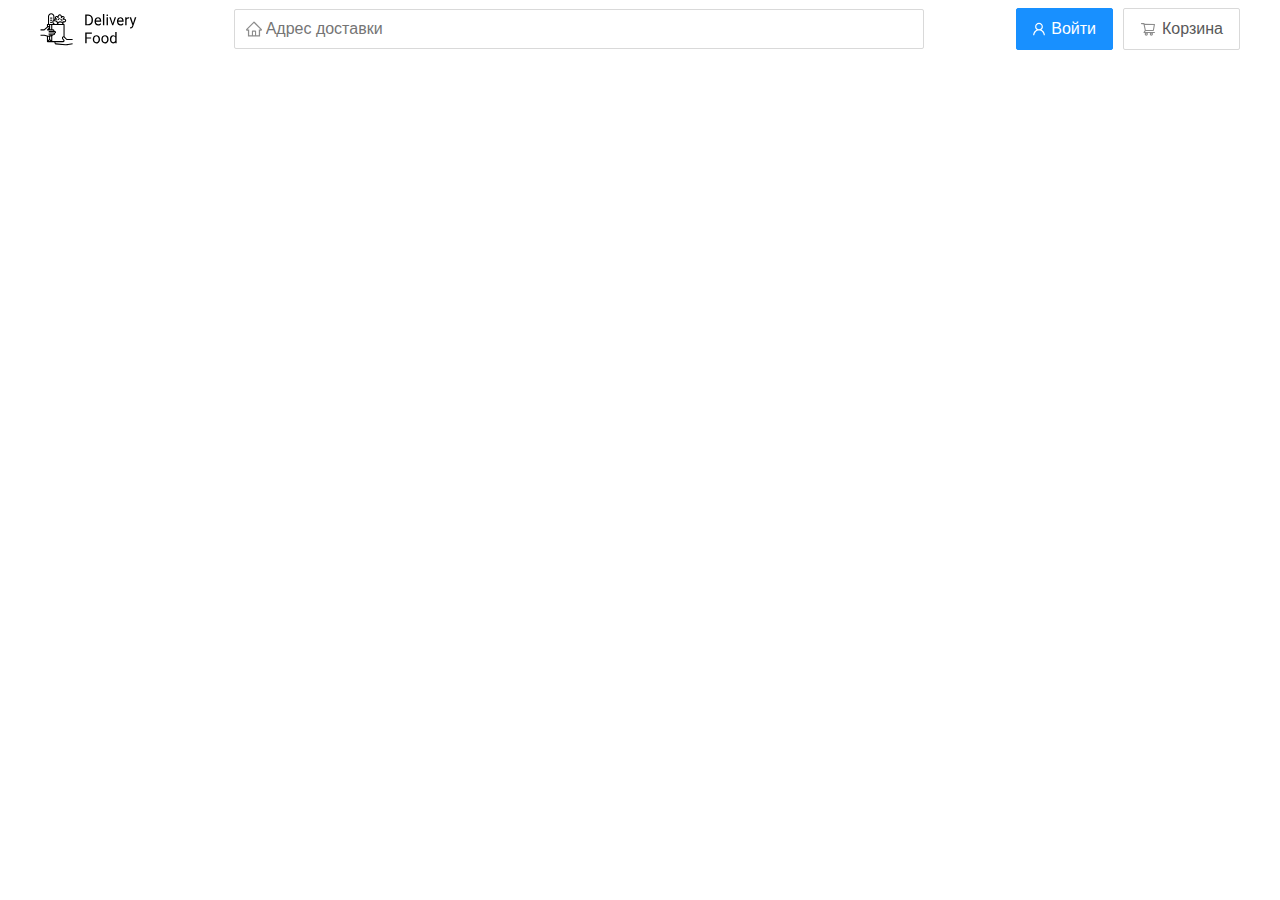
==== index.html @ 283c67b3 "Delivery" ====
<!DOCTYPE html>
<html lang="ru">
<head>
    <meta charset="UTF-8">
    <meta name="viewport" content="width=device-width, initial-scale=1.0">
    <meta http-equiv="X-UA-Compatible" content="ie=edge">
    <title>Delivery Food - доставка еды на дом</title>
    <link rel="stylesheet" href="css/style.css">
</head>
<body>
    <div class="container">
        <header class="header">
             <img src="img\logo.svg" alt="Logo" class="logo">
             <input type="text" class="input search-input" placeholder="Адрес доставки">
             <div class="buttons">
                 <button class="button button-primary">
                     <img src="img/user.svg" alt="user" class="button-icon">
                     <span class="button-text">Войти</span>
                 </button>
                 <button class="button">
                     <img src="img/shopping cart.svg" alt="cart" class="button-icon">
                       <span class="button-text">Корзина</span> 
                    </button>
             </div>
         </header> 
    </div>
</body>
</html>
---- css/style.css ----
* {
    box-sizing: border-box;
}
.container {
    max-width: 1200px;
    margin: auto;
}
.header {
    display: flex;
    align-items: center;
    justify-content: space-between;
}
.search-input {
    background: #FFFFFF;
    border: 1px solid #D9D9D9;
    border-radius: 2px;
    height: 40px;
    width: 690px;
    font-size: 16px;
    line-height: 24px;
    background-image: url(../img/home.svg);
    background-repeat: no-repeat;
    background-position: left 11px center;
    padding-left: 31px;
}
.buttons {
    display: flex;
    align-items: center;
}
.button {
    display: flex;
    align-items: center;
    padding: 8px 16px;
    background: #FFFFFF;
    border: 1px solid #D9D9D9;
    box-sizing: border-box;
    box-shadow: 0px 0px 2px rgba(0, 0, 0, 0.0015);
    border-radius: 2px;
    color: #595959;
    font-size: 16px;
    line-height: 24px;
}
.button-primary {
    background: #1890FF;
    border: 1px solid #1890FF;
    color: #FFFFFF;
    margin-right: 10px;
}
.button-icon {
    margin-right: 6px;
}
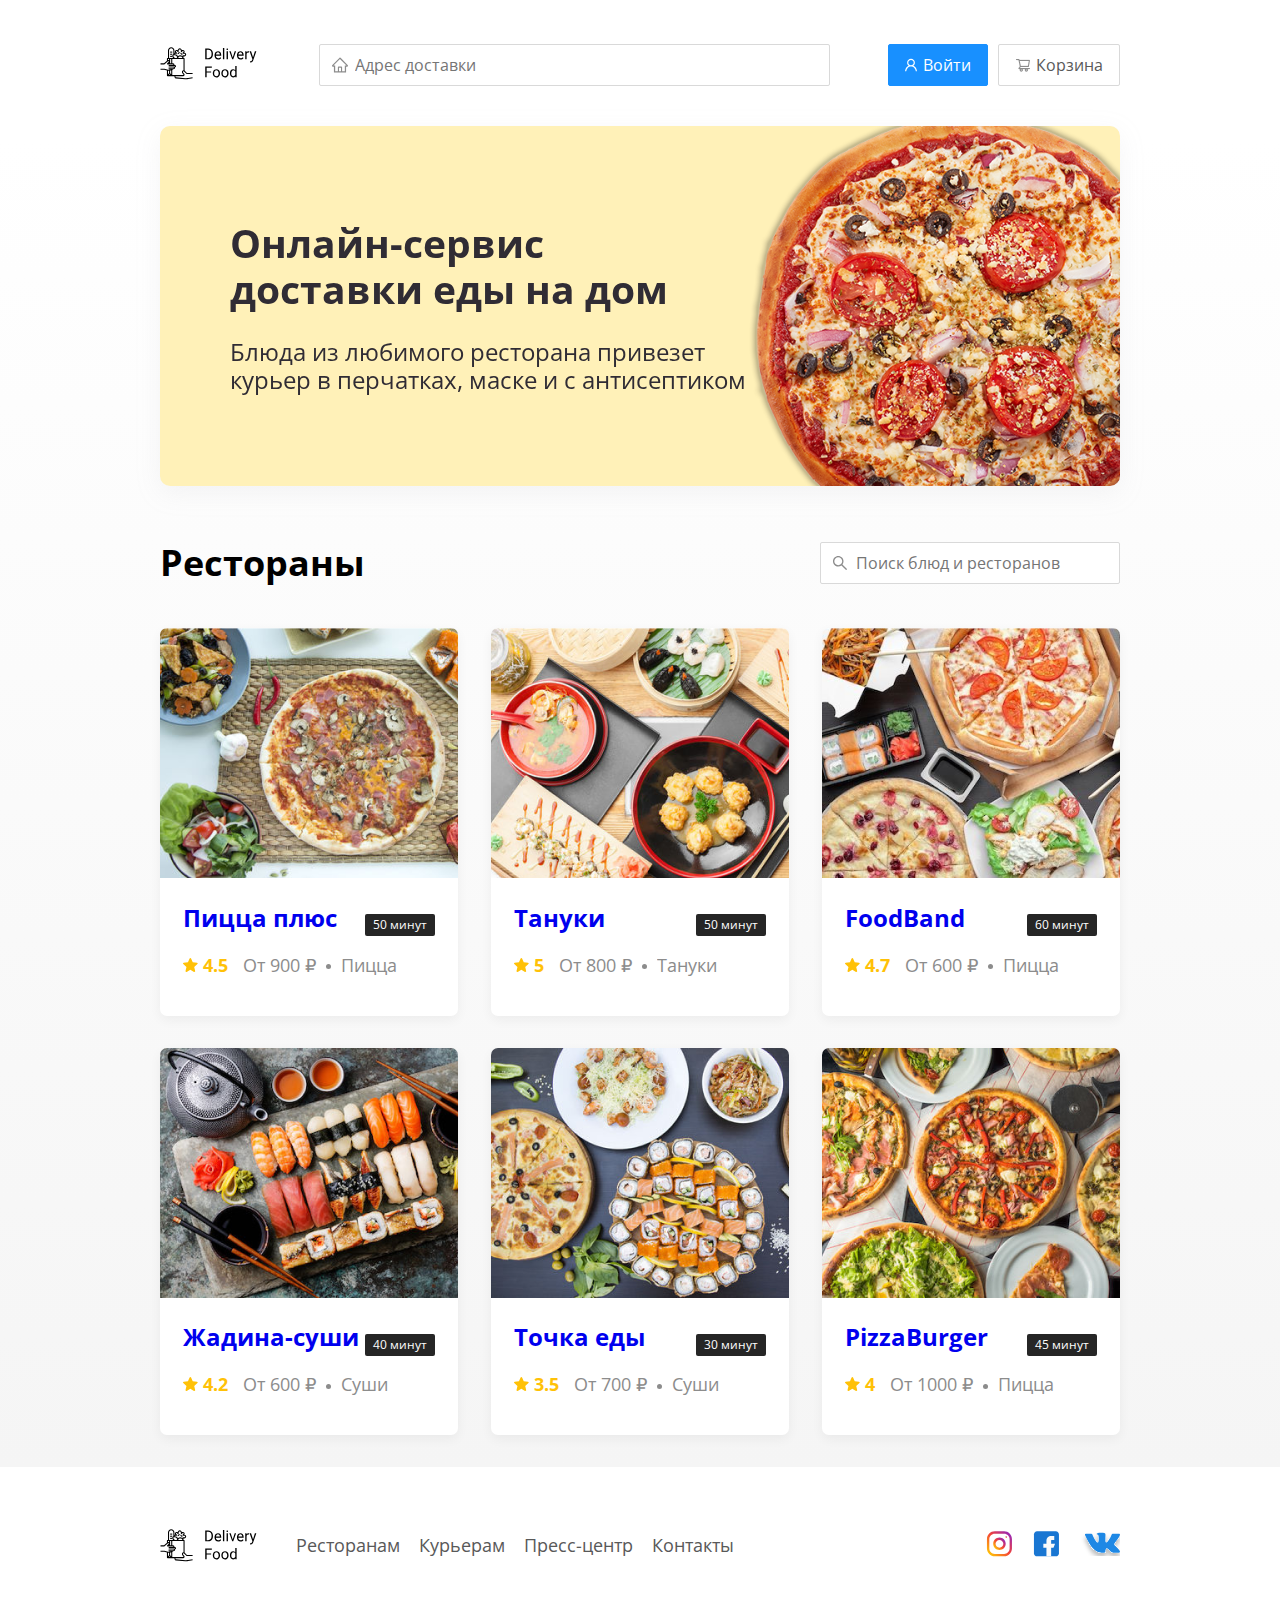
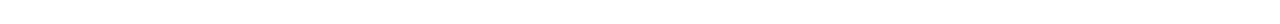
==== commit 54428249: "Add files via upload" ====
--- a/index.html
+++ b/index.html
@@ -1,28 +1,200 @@
 <!DOCTYPE html>
 <html lang="ru">
 <head>
-    <meta charset="UTF-8">
-    <meta name="viewport" content="width=device-width, initial-scale=1.0">
-    <meta http-equiv="X-UA-Compatible" content="ie=edge">
-    <title>Delivery Food - доставка еды на дом</title>
-    <link rel="stylesheet" href="css/style.css">
+	<meta charset="UTF-8">
+	<meta name="viewport" content="width=device-width, initial-scale=1.0">
+	<meta http-equiv="X-UA-Compatible" content="ie=edge">
+	<title>Delivery Food - доставка еды на дом</title>
+	<link href="https://fonts.googleapis.com/css2?family=Open+Sans:wght@400;700&display=swap" rel="stylesheet">
+	<link rel="stylesheet" href="css/normalize.css" >
+	<link rel="stylesheet" href="css/style.css" >
 </head>
 <body>
-    <div class="container">
-        <header class="header">
-             <img src="img\logo.svg" alt="Logo" class="logo">
-             <input type="text" class="input search-input" placeholder="Адрес доставки">
-             <div class="buttons">
-                 <button class="button button-primary">
-                     <img src="img/user.svg" alt="user" class="button-icon">
-                     <span class="button-text">Войти</span>
-                 </button>
-                 <button class="button">
-                     <img src="img/shopping cart.svg" alt="cart" class="button-icon">
-                       <span class="button-text">Корзина</span> 
-                    </button>
-             </div>
-         </header> 
-    </div>
+	<!-- Шапка сайта -->
+<div class="container">
+		<header class="header">
+			<a href="index.html" class="logo">
+				<img src="img\logo.svg" alt="Logo" >
+			</a>
+				
+				<input type="text" class="input search-input" placeholder="Адрес доставки">
+				<div class="buttons">
+				<button class="button button-primary">
+					<img src="img/user.svg" alt="user" class="button-icon">
+					<span class="button-text">Войти</span>
+
+					</button>
+				<button class="button">
+						<img src="img/span.png" alt="cart" class="button-icon">
+						<span class="button-text">Корзина</span></button>
+			</div>
+			</header>	
+			
+</div>
+<main class="main">
+<div class="container">
+	<section class="rekl">
+		<h1 class="rekl-title"> Онлайн-сервис <br/> доставки еды на дом</h1>
+		<p class="rekl-text">Блюда из любимого ресторана привезет <br> курьер в перчатках, маске и с антисептиком</p>
+
+	</section>
+<section class="restaurants">
+<div class="section-heading">
+	<h2 class="section-title">Рестораны</h2>
+	<input type="text" class="input input-search" placeholder="Поиск блюд и ресторанов">
+</div>
+<div class="cards">
+	<a href="restaurant.html" class="card">
+		<img src="img/image.png" alt="image" class="card-image">
+		<div class="card-text">
+			<div class="card-heading">
+				<h3 class="card-title">Пицца плюс</h3>
+				<span class="card-tag tag">50 минут</span>
+			</div>
+				<!-- /.card-heading -->
+			<div class="card-info">
+				<div class="raiting">
+					<img src="img/star.svg" alt="star" class="star">
+					4.5</div>
+				<div class="price">От 900 ₽</div>
+				<div class="category">Пицца</div>
+			</div>
+			<!-- /.card-info -->
+		</div>
+		<!-- /.card-text -->
+	</a>
+	<!-- /.card -->
+
+	<a href="restaurant.html" class="card">
+		<img src="img/tanuki.png" alt="image" class="card-image">
+		<div class="card-text">
+			<div class="card-heading">
+				<h3 class="card-title">Тануки</h3>
+				<span class="card-tag tag">50 минут</span>
+			</div>
+				<!-- /.card-heading -->
+			<div class="card-info">
+				<div class="raiting">
+					<img src="img/star.svg" alt="star" class="star">
+					5</div>
+				<div class="price">От 800 ₽</div>
+				<div class="category">Тануки</div>
+			</div>
+			<!-- /.card-info -->
+		</div>
+		<!-- /.card-text -->
+	</a>
+	<!-- /.card -->
+
+	<a href="restaurant.html" class="card">
+		<img src="img/pizza.png" alt="image" class="card-image">
+		<div class="card-text">
+			<div class="card-heading">
+				<h3 class="card-title">FoodBand</h3>
+				<span class="card-tag tag">60 минут</span>
+			</div>
+				<!-- /.card-heading -->
+			<div class="card-info">
+				<div class="raiting">
+					<img src="img/star.svg" alt="star" class="star">
+					4.7</div>
+				<div class="price">От 600 ₽</div>
+				<div class="category">Пицца</div>
+			</div>
+			<!-- /.card-info -->
+		</div>
+		<!-- /.card-text -->
+	</a>
+	<!-- /.card -->
+
+	<a href="restaurant.html" class="card">
+		<img src="img/suhi.png" alt="image" class="card-image">
+		<div class="card-text">
+			<div class="card-heading">
+				<h3 class="card-title">Жадина-суши</h3>
+				<span class="card-tag tag">40 минут</span>
+			</div>
+				<!-- /.card-heading -->
+			<div class="card-info">
+				<div class="raiting">
+					<img src="img/star.svg" alt="star" class="star">
+					4.2</div>
+				<div class="price">От 600 ₽</div>
+				<div class="category">Суши</div>
+			</div>
+			<!-- /.card-info -->
+		</div>
+		<!-- /.card-text -->
+	</a>
+	<!-- /.card -->
+
+	<a href="restaurant.html" class="card">
+		<img src="img/sushi.png" alt="image" class="card-image">
+		<div class="card-text">
+			<div class="card-heading">
+				<h3 class="card-title">Точка еды</h3>
+				<span class="card-tag tag">30 минут</span>
+			</div>
+				<!-- /.card-heading -->
+			<div class="card-info">
+				<div class="raiting">
+					<img src="img/star.svg" alt="star" class="star">
+					3.5</div>
+				<div class="price">От 700 ₽</div>
+				<div class="category">Суши</div>
+			</div>
+			<!-- /.card-info -->
+		</div>
+		<!-- /.card-text -->
+	</a>
+	<!-- /.card -->
+
+	<a href="restaurant.html" class="card">
+		<img src="img/piza.png" alt="image" class="card-image">
+		<div class="card-text">
+			<div class="card-heading">
+				<h3 class="card-title">PizzaBurger</h3>
+				<span class="card-tag tag">45 минут</span>
+			</div>
+				<!-- /.card-heading -->
+			<div class="card-info">
+				<div class="raiting">
+					<img src="img/star.svg" alt="star" class="star">
+					4</div>
+				<div class="price">От 1000 ₽</div>
+				<div class="category">Пицца</div>
+			</div>
+			<!-- /.card-info -->
+		</div>
+		<!-- /.card-text -->
+	</a>
+	<!-- /.card -->
+
+
+</div>
+</section>
+</div>
+</main>
+
+<footer class="footer">
+	<div class="container">
+		<div class="footer-block">
+			<img src="img/logo.svg" alt="logo" class="logo footer-logo">
+			<nav class="footer-nav">
+				<a href="#" class="footer-link">Ресторанам</a>
+				<a href="#" class="footer-link">Курьерам</a>
+				<a href="#" class="footer-link">Пресс-центр</a>
+				<a href="#" class="footer-link">Контакты</a>
+			</nav>
+			<div class="social-links">
+				<a href="#" class="social-link"><img src="img/inst.svg" alt="inst"></a>
+				<a href="#" class="social-link"><img src="img/facebook.svg" alt="facebook"></a>
+				<a href="#" class="social-link"><img src="img/vk.svg" alt="vk"></a>
+			</div>
+		</div>
+		<!-- /.footer-block -->
+	</div>
+</footer>
+
 </body>
 </html>--- a/css/style.css
+++ b/css/style.css
@@ -2,26 +2,40 @@
     box-sizing: border-box;
 }
 .container {
+    
     max-width: 1200px;
     margin: auto;
 }
+body {
+    font-family: 'Open Sans', sans-serif;
+    padding-top: 44px;
+}
 .header {
     display: flex;
     align-items: center;
     justify-content: space-between;
-}
-.search-input {
+   
+    margin-bottom: 40px;
+}
+.input {
     background: #FFFFFF;
     border: 1px solid #D9D9D9;
     border-radius: 2px;
-    height: 40px;
-    width: 690px;
     font-size: 16px;
-    line-height: 24px;
-    background-image: url(../img/home.svg);
-    background-repeat: no-repeat;
-    background-position: left 11px center;
-    padding-left: 31px;
+line-height: 24px;
+padding: 8px;
+padding-left: 35px;
+background-repeat: no-repeat;
+background-position: left 11px center;
+}
+.search-input { 
+flex: 0.8;
+background-image: url(../img/home.svg);
+}
+.input-search {
+    width: 300px;
+    background-image: url(../img/search.svg);
+    margin-left: auto;
 }
 .buttons {
     display: flex;
@@ -32,21 +46,463 @@
     align-items: center;
     padding: 8px 16px;
     background: #FFFFFF;
-    border: 1px solid #D9D9D9;
-    box-sizing: border-box;
-    box-shadow: 0px 0px 2px rgba(0, 0, 0, 0.0015);
-    border-radius: 2px;
-    color: #595959;
-    font-size: 16px;
-    line-height: 24px;
+border: 1px solid #D9D9D9;
+box-sizing: border-box;
+box-shadow: 0px 0px 2px rgba(0, 0, 0, 0.0015);
+border-radius: 2px;
+color: #595959;
+font-size: 16px;
+line-height: 24px;
 }
 .button-primary {
     background: #1890FF;
     border: 1px solid #1890FF;
-    color: #FFFFFF;
+    color: #fff;
     margin-right: 10px;
 }
 .button-icon {
-    margin-right: 6px;
-}
-
+    margin-right: 6px; 
+}
+.buttun-card-text {
+    margin-right: 10px;
+}
+.rekl {
+    filter: drop-shadow(0px 7px 12px rgba(158, 158, 163, 0.1));
+    background: #FFF1B8 url(../img/rekl-image.png) no-repeat top -50px right -100px;
+border-radius: 10px;
+padding: 68px 70px;
+margin-bottom: 56px;
+}
+.rekl-title {
+    font-style: normal;
+font-weight: bold;
+font-size: 39px;
+line-height: 46px;
+color: #302C34;
+}
+.rekl-text
+{
+    font-style: normal;
+font-weight: normal;
+font-size: 24px;
+line-height: 28px;
+color: #302C34;
+}
+.section-heading {
+    display: flex;
+    align-items: center;
+    margin-bottom: 44px;
+}
+.section-title {
+    font-style: normal;
+font-weight: bold;
+font-size: 36px;
+line-height: 42px;
+margin:0px;
+color: #000000;
+margin-right: 30px;
+}
+.cards{ 
+    display: flex;
+    align-items: flex-start;
+    flex-wrap: wrap;
+    justify-content: space-between;
+}
+.card {
+    background: #FFFFFF;
+box-shadow: 0px 4px 12px rgba(0, 0, 0, 0.05);
+border-radius: 7px;
+overflow: hidden;
+margin-bottom: 32px;
+flex-basis: 31%;
+text-decoration: none;
+}
+.card-image {
+    width: 384px;
+    height: 250px;
+    object-fit: cover;
+}
+
+.card-text {
+    padding-top: 20px;
+    padding-bottom: 35px;
+    padding-left: 23px;
+    padding-right: 23px;
+}
+.card-heading {
+    display:flex;
+    align-items: center;
+    justify-content: space-between;
+}
+.card-title {
+    margin:0;
+    font-style: normal;
+font-weight: bold;
+font-size: 24px;
+line-height: 32px;
+margin-bottom: 15px;
+}
+.card-title-reg{
+    font-weight: 300;
+    font-size: 21px;
+}
+.card-tag {
+    font-style: normal;
+font-weight: normal;
+font-size: 12px;
+line-height: 20px;
+color:#FFFFFF;
+background: #262626;
+border-radius: 2px;
+padding: 1px 8px;
+}
+.card-info {
+    display:flex;
+    align-items: center;  
+    flex-wrap: wrap;
+  
+}
+.card-buttoms {
+    display: flex;
+    align-items: center;
+    margin-top: 24px;
+}
+.card-price-bold {
+    font-weight: bold;
+font-size: 20px;
+line-height: 32px;
+margin-left: 30px;
+}
+.raiting {
+    margin-right: 26px;
+    color: #FFC107;
+    font-style: normal;
+font-weight: bold;
+font-size: 18px;
+line-height: 32px;
+}
+.price, .category {
+    font-style: normal;
+font-weight: normal;
+font-size: 18px;
+line-height: 32px;
+color: #8C8C8C;
+}
+.category { 
+    text-overflow: ellipsis;
+    overflow: hidden;
+    white-space: nowrap;
+    max-width: 150px;
+}
+.ingridients {
+    font-size: 15px;
+    line-height: 20px;
+    color: #8C8C8C; 
+}
+.price {
+    margin-right: 10px;
+}
+.price:after {
+    content: "";
+    width: 5px;
+    height: 5px;
+    background-color: #8C8C8C;
+    display: inline-block;
+    vertical-align: middle;
+    border-radius: 50%;
+    margin-left: 10px;
+}
+.main {
+    background: linear-gradient(180deg, rgba(245, 245, 245, 0) 1.04%, #F5F5F5 100%);
+}
+.footer {
+    padding: 60px 0;
+}
+.footer-block {
+    display: flex;
+    align-items: center;
+    justify-content: space-between;
+}
+.footer-nav {
+    margin-left: 35px;
+    margin-right: auto;
+}
+.footer-link {
+    display: inline-block;
+    text-decoration: none;
+    color: #595959;
+    font-style: normal;
+font-weight: normal;
+font-size: 18px;
+line-height: 21px;
+}
+.footer-link:not(:last-child) {
+    margin-right: 15px;
+}
+.social-links {
+    display: flex;
+    align-items: center;
+}
+.social-link:not(:last-child) {
+    margin-right: 21px;
+}
+
+.modal {
+    position: fixed;
+    left: 0;
+    top: 0;
+    width: 100%;
+    height: 100%;
+    background: rgba(0, 0, 0, 0.4);
+display: none;
+}
+
+.is-open {
+    display: flex;
+}
+
+.modal-body{ 
+    margin-bottom: 52px;
+}
+.modal-dialog {
+max-width: 780px;
+width:95%;
+background: #FFFFFF;
+border-radius: 5px;
+margin: auto;
+padding: 40px 45px;
+}
+
+.modal-header{ 
+    display: flex;
+    align-items: center;
+    justify-content: space-between;
+    margin-bottom: 45px;
+}
+
+.close {
+    font-size: 36px;
+    border: none;
+    background-color: transparent;
+}
+
+.modal-title {
+    margin: 0;
+font-weight: bold;
+font-size: 36px;
+line-height: 42px;
+}
+.food-row {
+    display: flex;
+    align-items:flex-start;
+    justify-content: space-between;
+    padding-bottom: 8px;
+    border-bottom: 1px solid;
+    margin-bottom: 15px;
+}
+
+.food-name {
+    font-weight: normal;
+font-size: 18px;
+line-height: 32px;
+}
+
+.food-price {
+    margin-left: auto;
+    margin-right: 47px;
+    font-weight: bold;
+font-size: 20px;
+line-height: 32px;
+}
+
+.food-counter {
+    display: flex;
+    align-items: center;
+}
+
+.counter-button {
+    display: flex;
+    align-items: center;
+    justify-content: center;
+    width: 39px;
+    height: 32px;
+    background: #FFFFFF;
+border: 1px solid #40A9FF;
+box-sizing: border-box;
+border-radius: 2px;
+font-weight: normal;
+font-size: 14px;
+line-height: 22px;
+color: #40A9FF;
+
+}
+
+.counter{
+    font-size: 16px;
+    line-height: 24px;
+    margin-left: 10px;
+    margin-right: 10px;
+}
+
+.modal-footer{
+    display: flex;
+    align-items: center;
+    justify-content: space-between;
+}
+
+.footer-buttons {
+    display: flex;
+    align-items: center;
+}
+
+.price-tag {
+    background: #262626;
+border-radius: 5px;
+color: #FFFFFF;
+padding: 15px 20px;
+font-weight: bold;
+font-size: 20px;
+line-height: 23px;
+}
+
+@media (max-width: 1366px) {
+    .container{
+        max-width: 960px;
+    }
+    .rekl {
+        
+        background-size: 500px;
+    }
+    .raiting {
+        margin-right: 15px;
+    }
+}
+@media (max-width: 992px) {
+    .container{
+        max-width: 750px;
+    }
+    .rekl {
+        padding: 50px;
+        background-size: 450px;
+        background-position:  center right -200px;
+    }
+    .rekl-text {
+        font-size: 18px;
+        max-width: 400px;
+    }
+    .card {
+        flex-basis: 49%;
+    }
+    .footer-link {
+        font-size: 16px;
+    }
+}
+@media (max-width: 768px) {
+    .container{
+        max-width: 560px;
+    }
+    .card-info {
+        flex-wrap: wrap;
+    }
+    .card .raiting {
+        flex-basis: 100%;
+    }
+    .card-title {
+        font-size: 16px;
+    }
+    .rekl {
+    
+        background-size: 400px;
+        background-position:  center right -290px;
+        
+    }
+    .rekl-title {
+        font-size:24px;
+        line-height: 1.4;
+    }
+    .rekl-text {
+        margin-top: 0;
+    }
+}
+@media (max-width: 578px) {
+    .container {
+        width: 90%;
+    }
+    .header {
+        flex-wrap: wrap;
+    }
+    .search-input {
+        order: 5;
+        margin-top: 15px;
+        flex: 1;
+    }
+    .rekl {
+    background-image: none;
+    }
+    .rekl-title{
+        margin-bottom: 10px;
+    }
+    .section-title {
+        font-size: 20px;
+    }
+    .card {
+        flex-basis: 100%;
+    }
+    .card-image {
+        width: 100%;
+    }
+    .footer {
+        padding: 30px 0;
+    }
+    .footer-block {
+        align-items: flex-start;
+    }
+    .footer-nav {
+        margin-right: 0;
+        margin-left: 0;
+        order: 0;
+        display: flex;
+        flex-direction: column;
+    }
+    .footer-logo {
+        margin-right: 15px;
+        order:1;
+    }
+    .social-links {
+        order:2;
+    }
+}
+
+@media (max-width: 480px) {
+    .button-text {
+        display: none;
+    }
+    .button {
+        min-height: 40px;
+    }
+    .button-icon {
+        margin: 0;
+    }
+    .rekl {
+        padding: 20px;
+    }
+    .section-heading{
+        flex-wrap: wrap;
+    }
+    .footer-block { 
+        flex-wrap: wrap;
+        flex-direction: column;
+        align-items: center;
+    }
+    .footer-logo {
+        order: 0;
+        margin-bottom: 15px;
+    }
+    .footer-nav {
+        margin-bottom: 15px;
+        text-align: center; 
+    }
+    .footer-link:not(:last-child) {
+        margin-right: 0;
+    }
+}